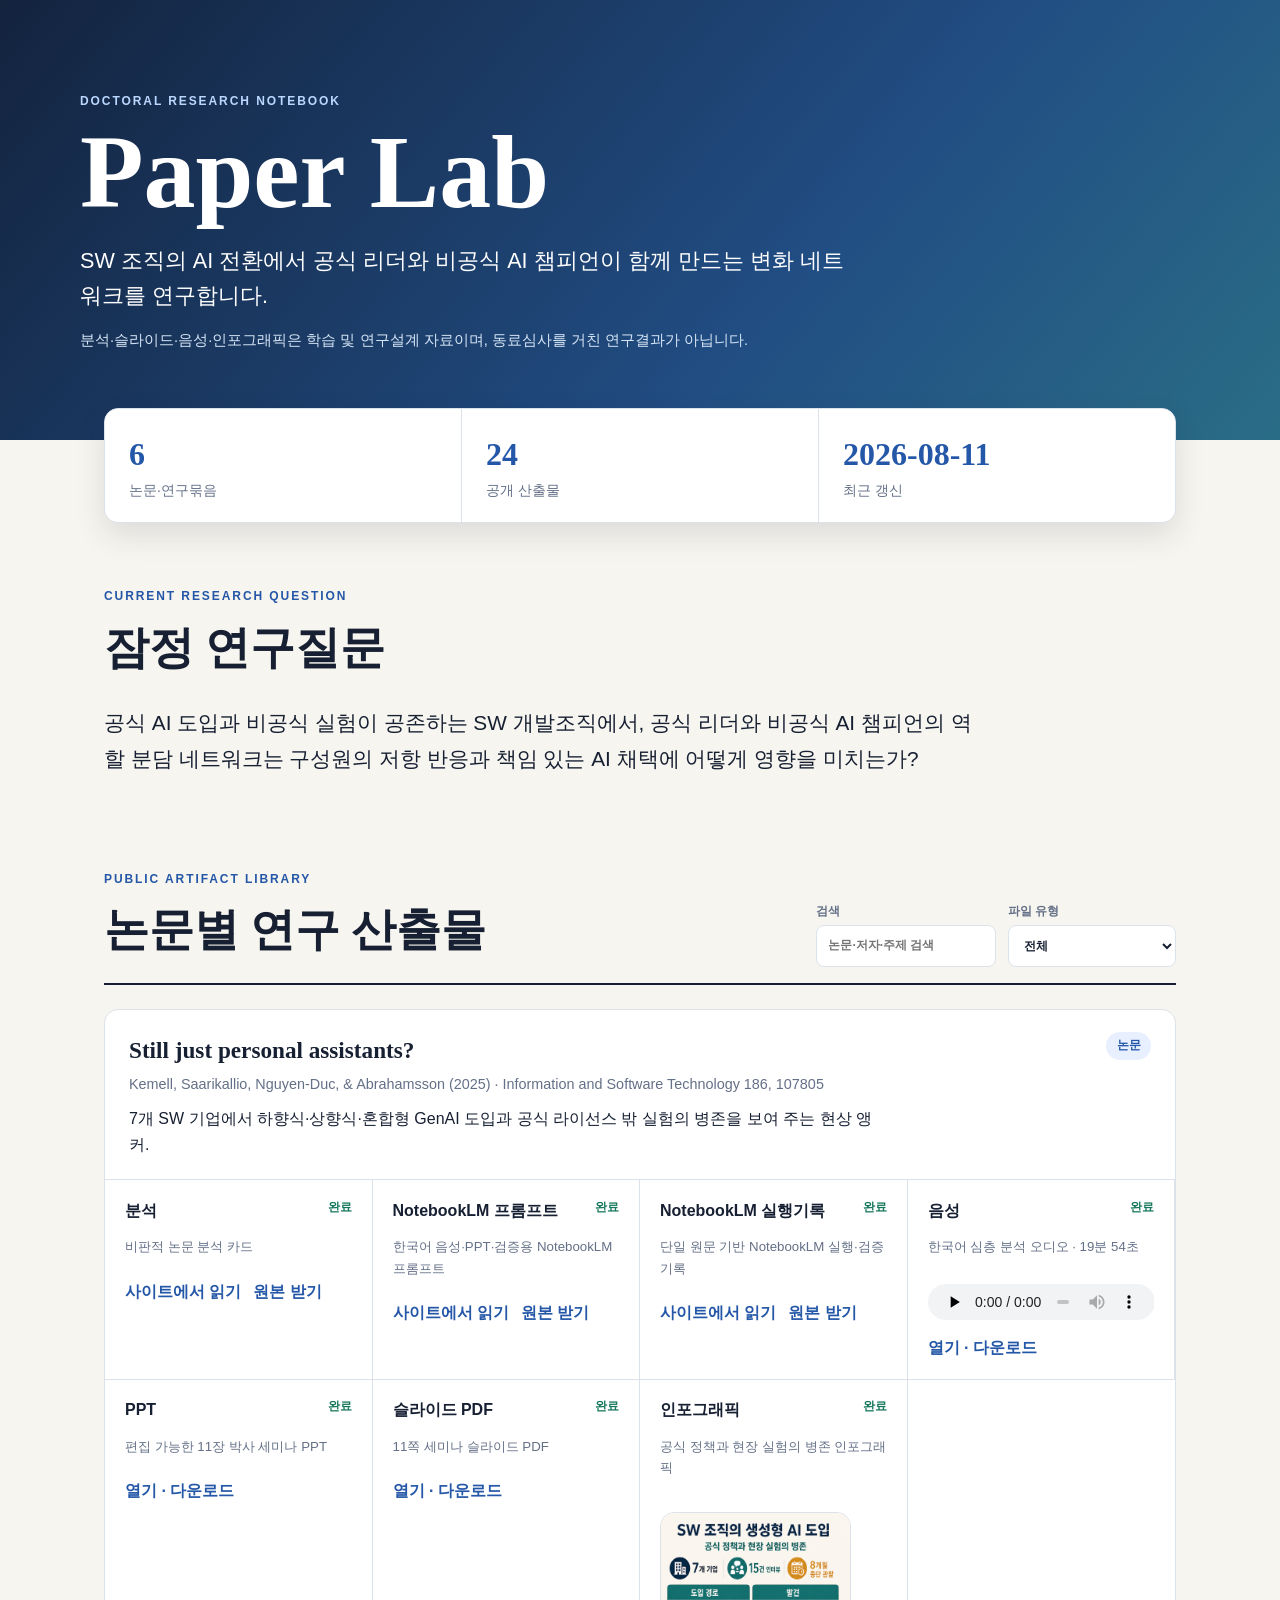
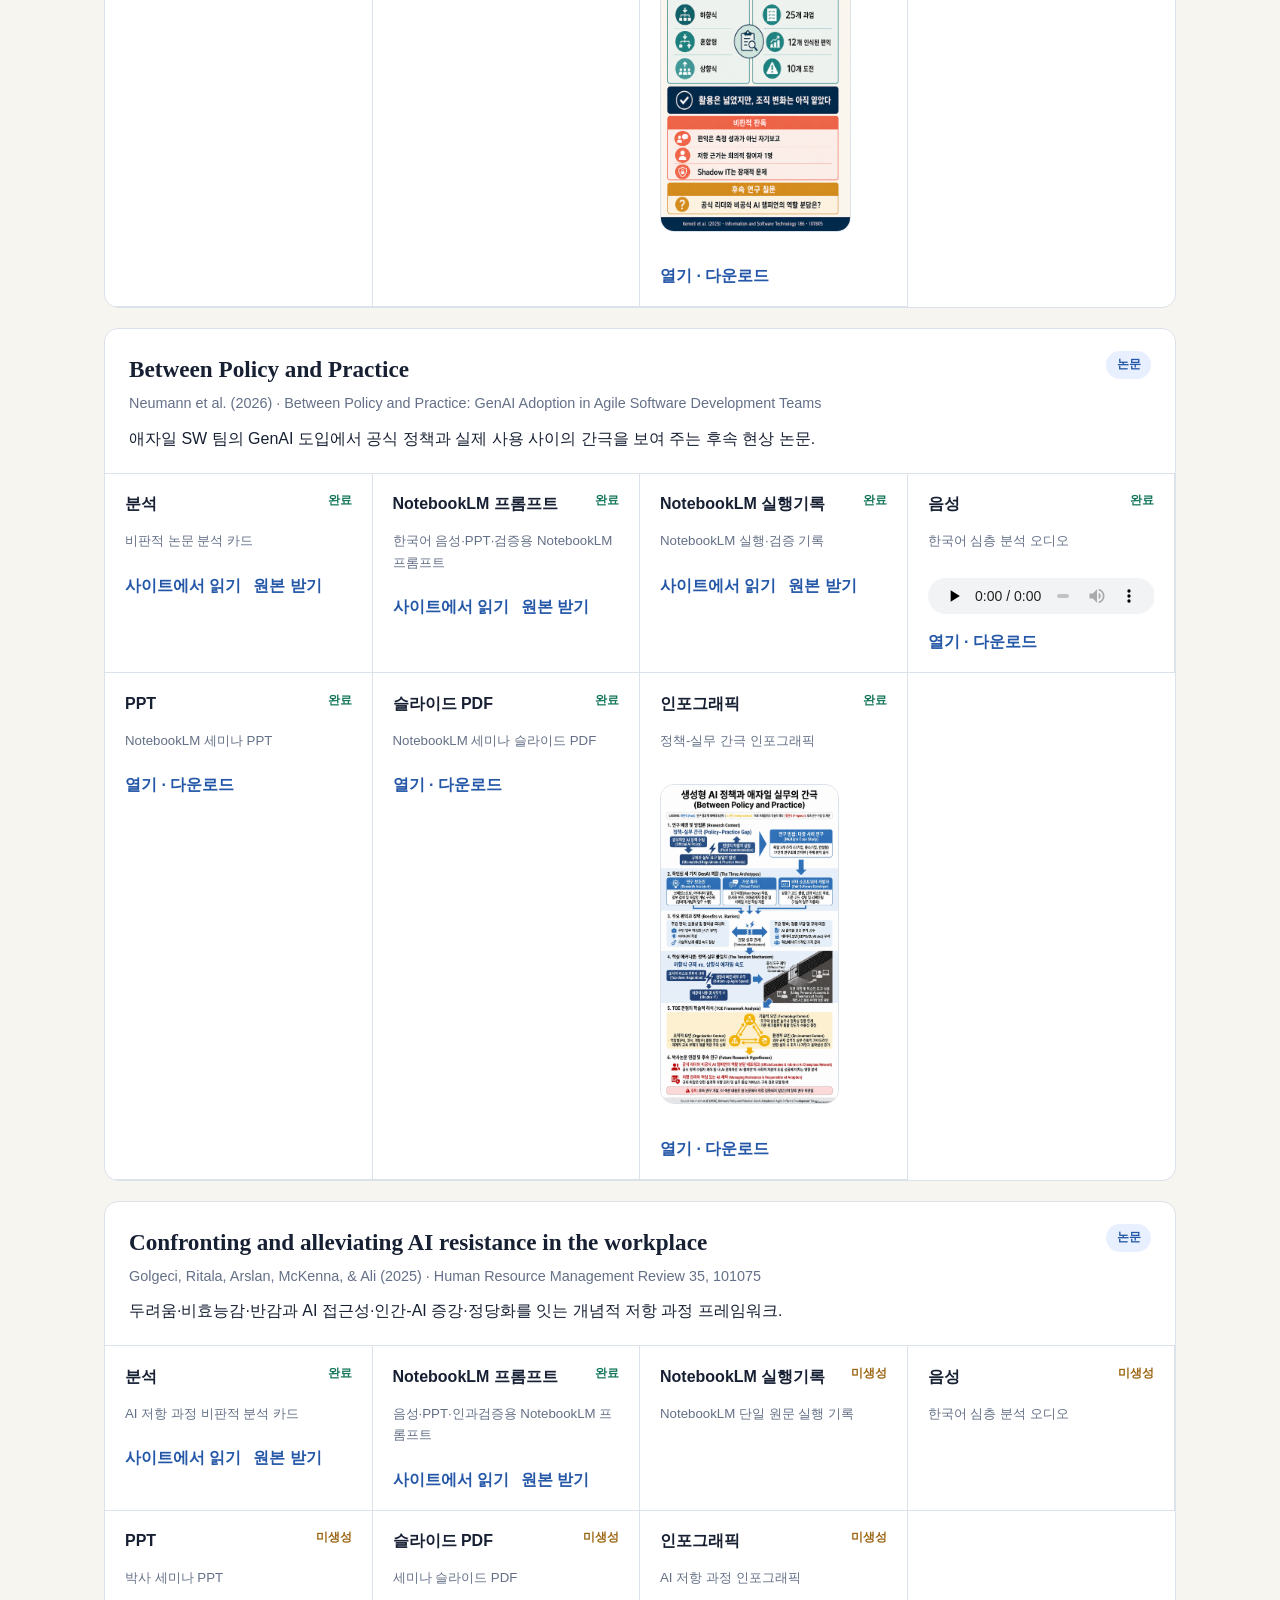
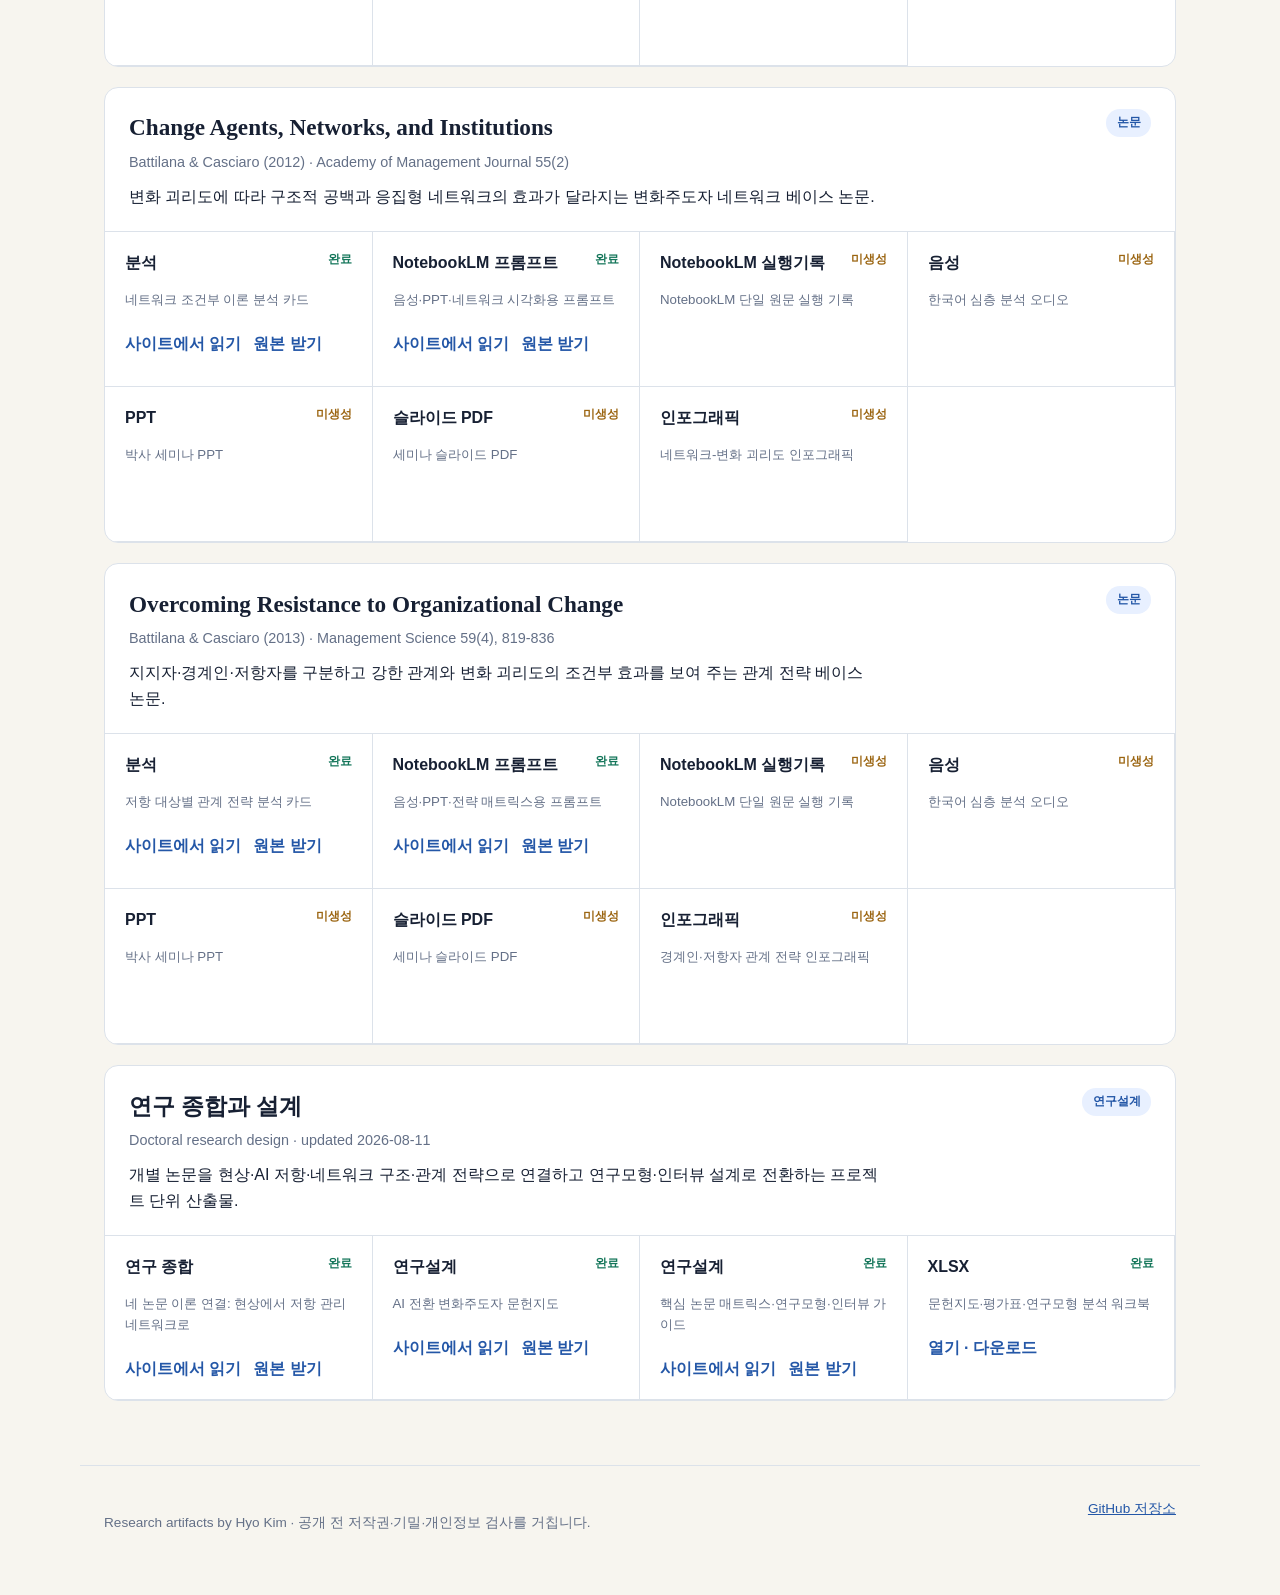
==== site/index.html @ 3d30c807 "feat: publish AI transformation paper lab" ====
<!doctype html>
<html lang="ko">
<head>
  <meta charset="utf-8">
  <meta name="viewport" content="width=device-width, initial-scale=1">
  <meta name="description" content="SW 조직의 AI 전환과 변화주도자 네트워크를 연구하는 공개 산출물 허브">
  <title>Paper Lab | AI 전환 연구노트</title>
  <link rel="icon" href="favicon.svg" type="image/svg+xml">
  <link rel="stylesheet" href="assets/styles.css">
</head>
<body>
  <header class="hero">
    <div class="hero__inner">
      <p class="eyebrow">DOCTORAL RESEARCH NOTEBOOK</p>
      <h1>Paper Lab</h1>
      <p class="hero__lead">SW 조직의 AI 전환에서 공식 리더와 비공식 AI 챔피언이 함께 만드는 변화 네트워크를 연구합니다.</p>
      <p class="hero__notice">분석·슬라이드·음성·인포그래픽은 학습 및 연구설계 자료이며, 동료심사를 거친 연구결과가 아닙니다.</p>
    </div>
  </header>

  <main>
    <section class="summary" aria-label="산출물 현황">
      <div><strong id="paper-count">0</strong><span>논문·연구묶음</span></div>
      <div><strong id="artifact-count">0</strong><span>공개 산출물</span></div>
      <div><strong id="updated-date">-</strong><span>최근 갱신</span></div>
    </section>

    <section class="research-question" aria-labelledby="rq-title">
      <p class="section-kicker">CURRENT RESEARCH QUESTION</p>
      <h2 id="rq-title">잠정 연구질문</h2>
      <p>공식 AI 도입과 비공식 실험이 공존하는 SW 개발조직에서, 공식 리더와 비공식 AI 챔피언의 역할 분담 네트워크는 구성원의 저항 반응과 책임 있는 AI 채택에 어떻게 영향을 미치는가?</p>
    </section>

    <section class="library" aria-labelledby="library-title">
      <div class="library__heading">
        <div>
          <p class="section-kicker">PUBLIC ARTIFACT LIBRARY</p>
          <h2 id="library-title">논문별 연구 산출물</h2>
        </div>
        <div class="controls">
          <label>
            <span>검색</span>
            <input id="search-input" type="search" placeholder="논문·저자·주제 검색">
          </label>
          <label>
            <span>파일 유형</span>
            <select id="type-filter">
              <option value="all">전체</option>
            </select>
          </label>
        </div>
      </div>
      <p id="loading" class="loading">카탈로그를 불러오는 중입니다.</p>
      <div id="paper-list" class="paper-list" aria-live="polite"></div>
    </section>
  </main>

  <footer>
    <p>Research artifacts by Hyo Kim · 공개 전 저작권·기밀·개인정보 검사를 거칩니다.</p>
    <a href="https://github.com/Beaten-to-it/paper">GitHub 저장소</a>
  </footer>
  <script src="assets/app.js" defer></script>
</body>
</html>
---- site/assets/styles.css ----
:root {
  --ink: #172033;
  --muted: #647087;
  --paper: #f7f5ef;
  --panel: #ffffff;
  --blue: #2457a7;
  --blue-soft: #e8f0ff;
  --line: #dce2ea;
  --green: #14765a;
  --amber: #9b6511;
  --gray: #707986;
  font-family: "Pretendard", "Noto Sans KR", "Malgun Gothic", sans-serif;
  color: var(--ink);
  background: var(--paper);
}

* { box-sizing: border-box; }
body { margin: 0; line-height: 1.6; }
a { color: var(--blue); }

.hero {
  background: linear-gradient(130deg, #13233e 0%, #214d83 62%, #2a6d86 100%);
  color: white;
  padding: 5rem 1.5rem 4.5rem;
}
.hero__inner, main, footer { max-width: 1120px; margin: 0 auto; }
.eyebrow, .section-kicker { font-size: .75rem; font-weight: 800; letter-spacing: .16em; }
.eyebrow { color: #bcd7ff; }
h1 { margin: .3rem 0 .6rem; font-family: Georgia, "Times New Roman", serif; font-size: clamp(3rem, 9vw, 6.5rem); line-height: .95; }
.hero__lead { max-width: 780px; margin: 1.4rem 0 1rem; font-size: clamp(1.05rem, 2vw, 1.35rem); }
.hero__notice { max-width: 760px; color: #d6e5f6; font-size: .92rem; }

main { padding: 0 1.5rem 4rem; }
.summary { display: grid; grid-template-columns: repeat(3, 1fr); gap: 1px; margin: -2rem 0 4rem; overflow: hidden; border: 1px solid var(--line); border-radius: 14px; background: var(--line); box-shadow: 0 12px 30px rgba(27, 42, 68, .12); }
.summary div { display: flex; flex-direction: column; justify-content: center; min-height: 112px; padding: 1.25rem 1.5rem; background: var(--panel); }
.summary strong { font-family: Georgia, serif; font-size: 2rem; color: var(--blue); }
.summary span { color: var(--muted); font-size: .86rem; }

.research-question { max-width: 880px; margin-bottom: 5rem; }
.section-kicker { margin-bottom: .4rem; color: var(--blue); }
h2 { margin: 0 0 1rem; font-family: Georgia, "Times New Roman", serif; font-size: clamp(1.8rem, 4vw, 2.8rem); }
.research-question > p:last-child { font-size: 1.3rem; line-height: 1.75; }

.library__heading { display: flex; align-items: end; justify-content: space-between; gap: 2rem; border-bottom: 2px solid var(--ink); }
.controls { display: flex; gap: .75rem; padding-bottom: 1rem; }
.controls label { display: grid; gap: .25rem; color: var(--muted); font-size: .75rem; font-weight: 700; }
input, select { min-height: 42px; padding: .55rem .7rem; border: 1px solid var(--line); border-radius: 8px; background: white; color: var(--ink); font: inherit; }

.paper-list { display: grid; gap: 1.25rem; margin-top: 1.5rem; }
.paper-card { overflow: hidden; border: 1px solid var(--line); border-radius: 14px; background: var(--panel); }
.paper-card__header { display: grid; grid-template-columns: 1fr auto; gap: 1rem; padding: 1.35rem 1.5rem; border-bottom: 1px solid var(--line); }
.paper-card h3 { margin: 0 0 .25rem; font-family: Georgia, "Times New Roman", serif; font-size: 1.45rem; }
.citation { margin: 0; color: var(--muted); font-size: .9rem; }
.paper-summary { max-width: 750px; margin: .65rem 0 0; }
.paper-badge { align-self: start; padding: .25rem .65rem; border-radius: 99px; background: var(--blue-soft); color: var(--blue); font-size: .78rem; font-weight: 800; }
.artifact-grid { display: grid; grid-template-columns: repeat(auto-fit, minmax(245px, 1fr)); }
.artifact { min-height: 155px; padding: 1.1rem 1.25rem; border-right: 1px solid var(--line); border-bottom: 1px solid var(--line); }
.artifact__top { display: flex; align-items: start; justify-content: space-between; gap: .5rem; }
.artifact h4 { margin: 0; font-size: 1rem; }
.artifact p { color: var(--muted); font-size: .83rem; }
.artifact a { display: inline-block; margin-top: .5rem; font-weight: 800; text-decoration: none; }
.status { white-space: nowrap; font-size: .72rem; font-weight: 800; }
.status--complete { color: var(--green); }
.status--missing, .status--in_progress { color: var(--amber); }
.status--not_applicable, .status--withheld { color: var(--gray); }
audio { width: 100%; height: 36px; margin-top: .8rem; }
.loading, .empty { padding: 2rem 0; color: var(--muted); }

footer { display: flex; justify-content: space-between; gap: 1rem; padding: 2rem 1.5rem 3rem; border-top: 1px solid var(--line); color: var(--muted); font-size: .85rem; }

.artifact__preview { display: block; width: 100%; max-height: 320px; margin: 12px 0 16px; border: 1px solid var(--line); border-radius: 14px; object-fit: cover; object-position: top; }
.artifact__actions { display: flex; flex-wrap: wrap; gap: 12px; }

.viewer-page { background: #f8f4eb; }
.viewer-header { position: sticky; top: 0; z-index: 2; display: flex; justify-content: space-between; padding: 16px max(24px, calc((100vw - 980px) / 2)); color: #fff; background: #173b57; }
.viewer-header a { color: #fff; }
.viewer-main { max-width: 980px; margin: 0 auto; padding: 48px 24px 96px; }
.markdown-body { padding: clamp(28px, 6vw, 64px); color: #172c3b; background: #fffdf9; border: 1px solid #d8e0e3; border-radius: 22px; box-shadow: 0 18px 50px rgb(23 59 87 / 8%); }
.markdown-body h1, .markdown-body h2, .markdown-body h3, .markdown-body h4 { line-height: 1.32; }
.markdown-body h1 { margin: 0 0 36px; font-size: clamp(30px, 5vw, 46px); }
.markdown-body h2 { margin: 46px 0 18px; padding-top: 12px; border-top: 1px solid #d8e0e3; }
.markdown-body h3 { margin: 30px 0 12px; }
.markdown-body p, .markdown-body td, .markdown-body th { line-height: 1.75; }
.markdown-body code, .markdown-body pre { font-family: Consolas, "Courier New", monospace; }
.markdown-body code { padding: 2px 6px; background: #edf2f4; border-radius: 5px; }
.markdown-body pre { overflow: auto; padding: 20px; color: #eaf3f7; background: #173b57; border-radius: 14px; }
.markdown-body pre code { padding: 0; color: inherit; background: transparent; }
.md-list-item { margin: 6px 0 6px 18px; }
.table-scroll { overflow-x: auto; margin: 20px 0; }
.markdown-body table { width: 100%; border-collapse: collapse; }
.markdown-body th, .markdown-body td { min-width: 140px; padding: 12px 14px; text-align: left; vertical-align: top; border: 1px solid #d8e0e3; }
.markdown-body th { background: #ddf1ee; }

@media (max-width: 720px) {
  .hero { padding-top: 3.5rem; }
  .summary { grid-template-columns: 1fr; }
  .summary div { min-height: 88px; }
  .library__heading, footer { align-items: stretch; flex-direction: column; }
  .controls { flex-direction: column; }
  .paper-card__header { grid-template-columns: 1fr; }
}
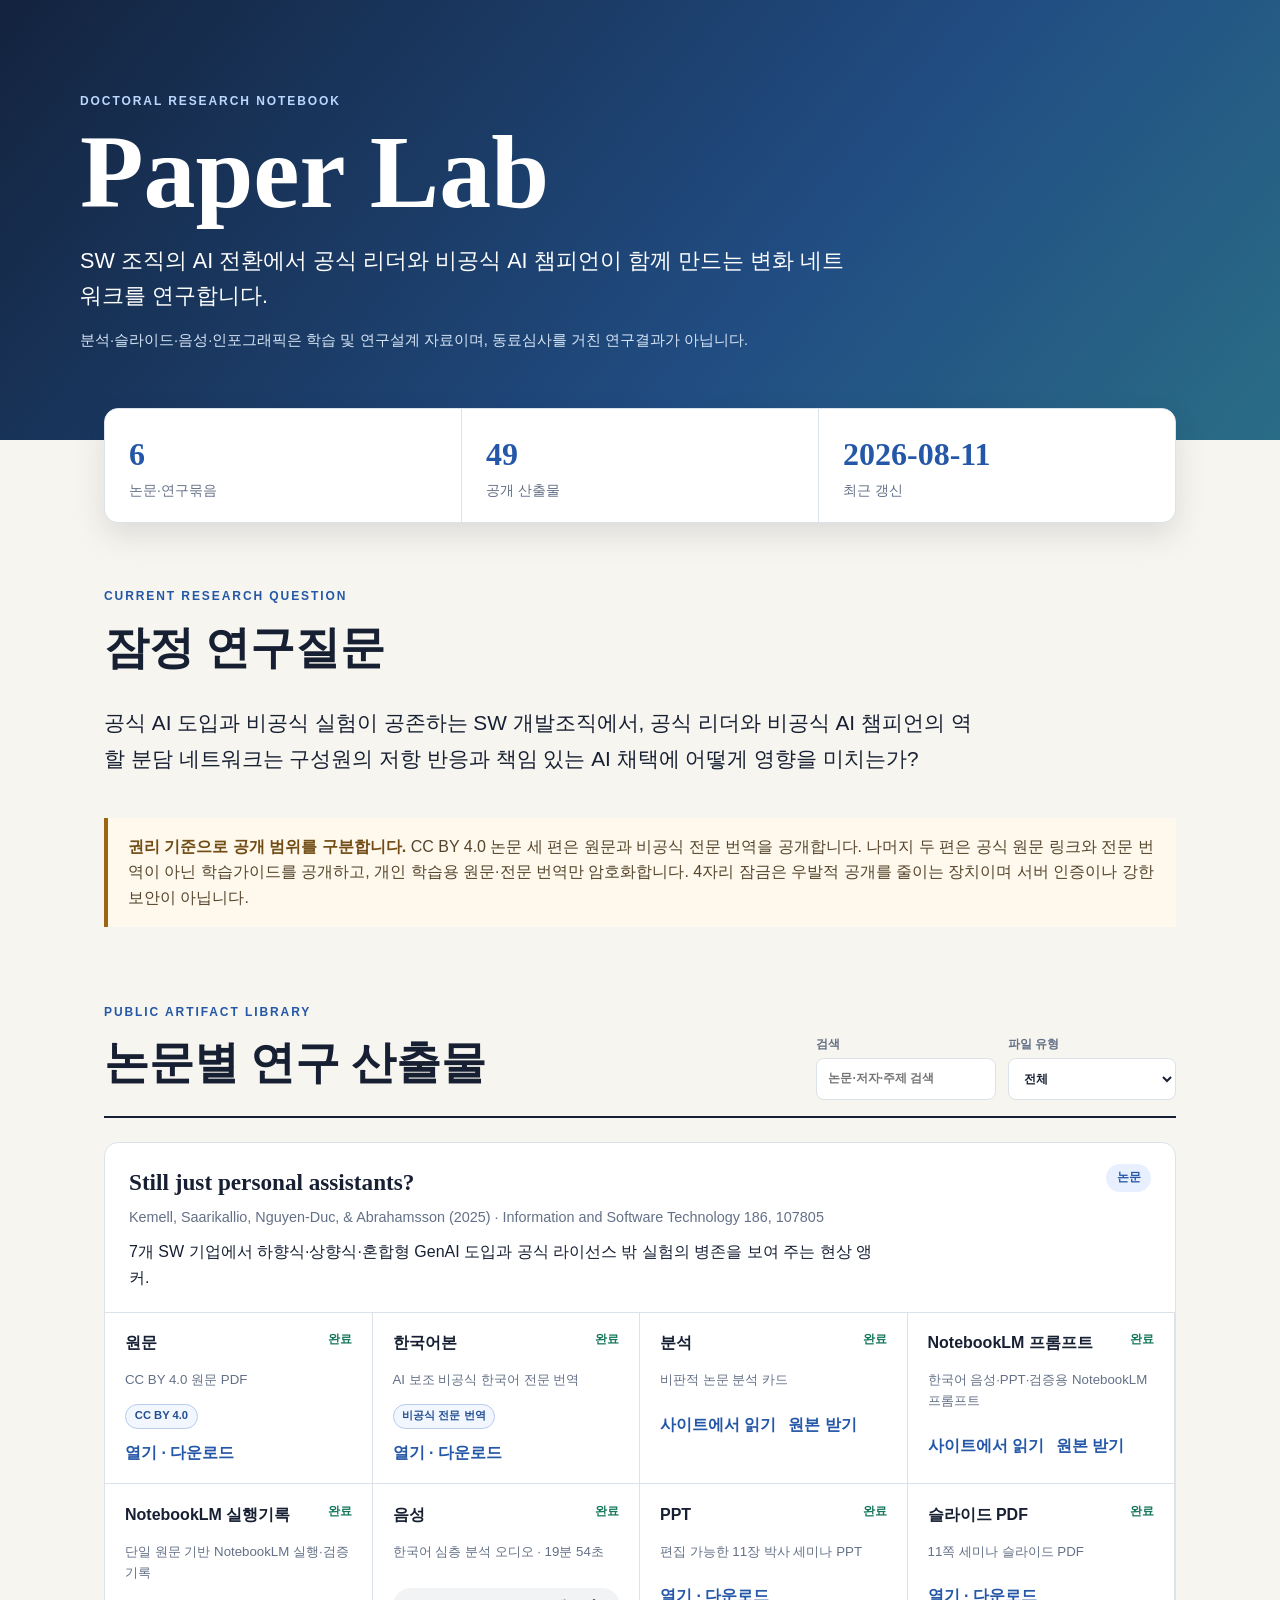
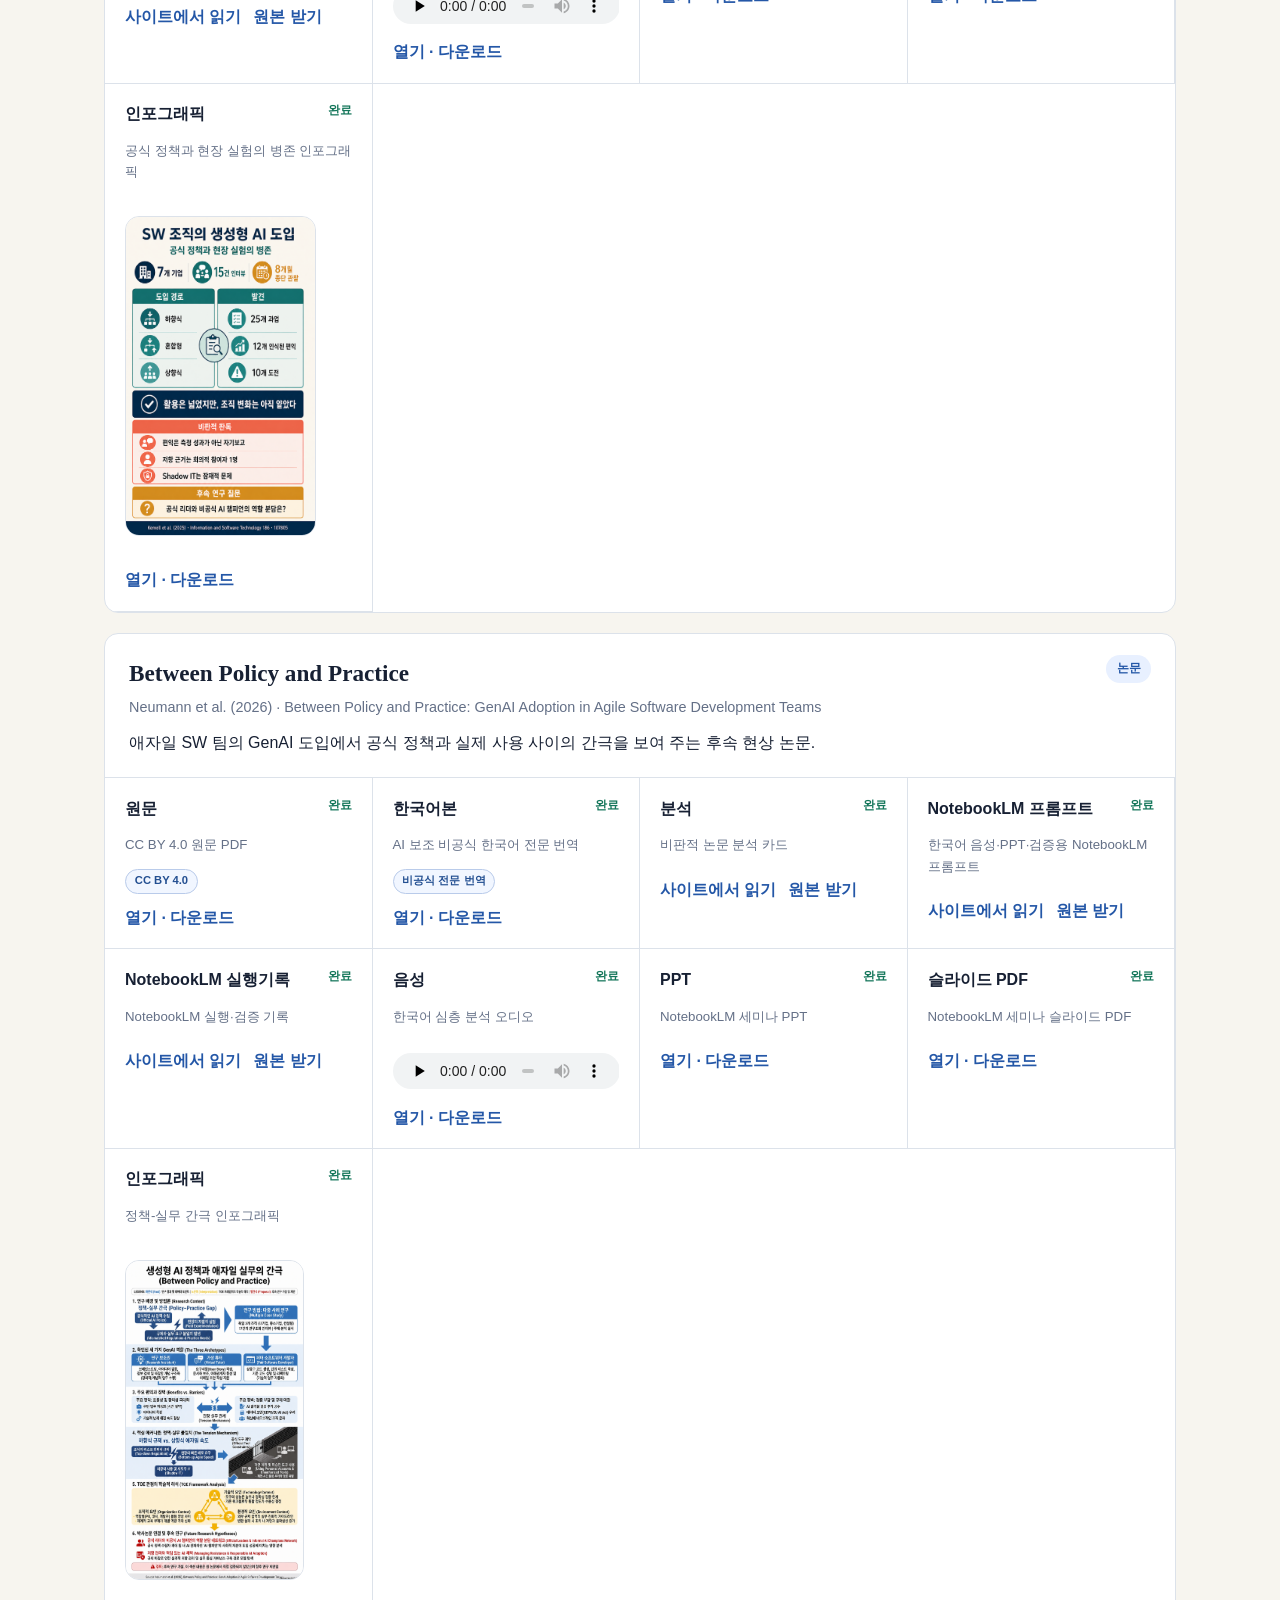
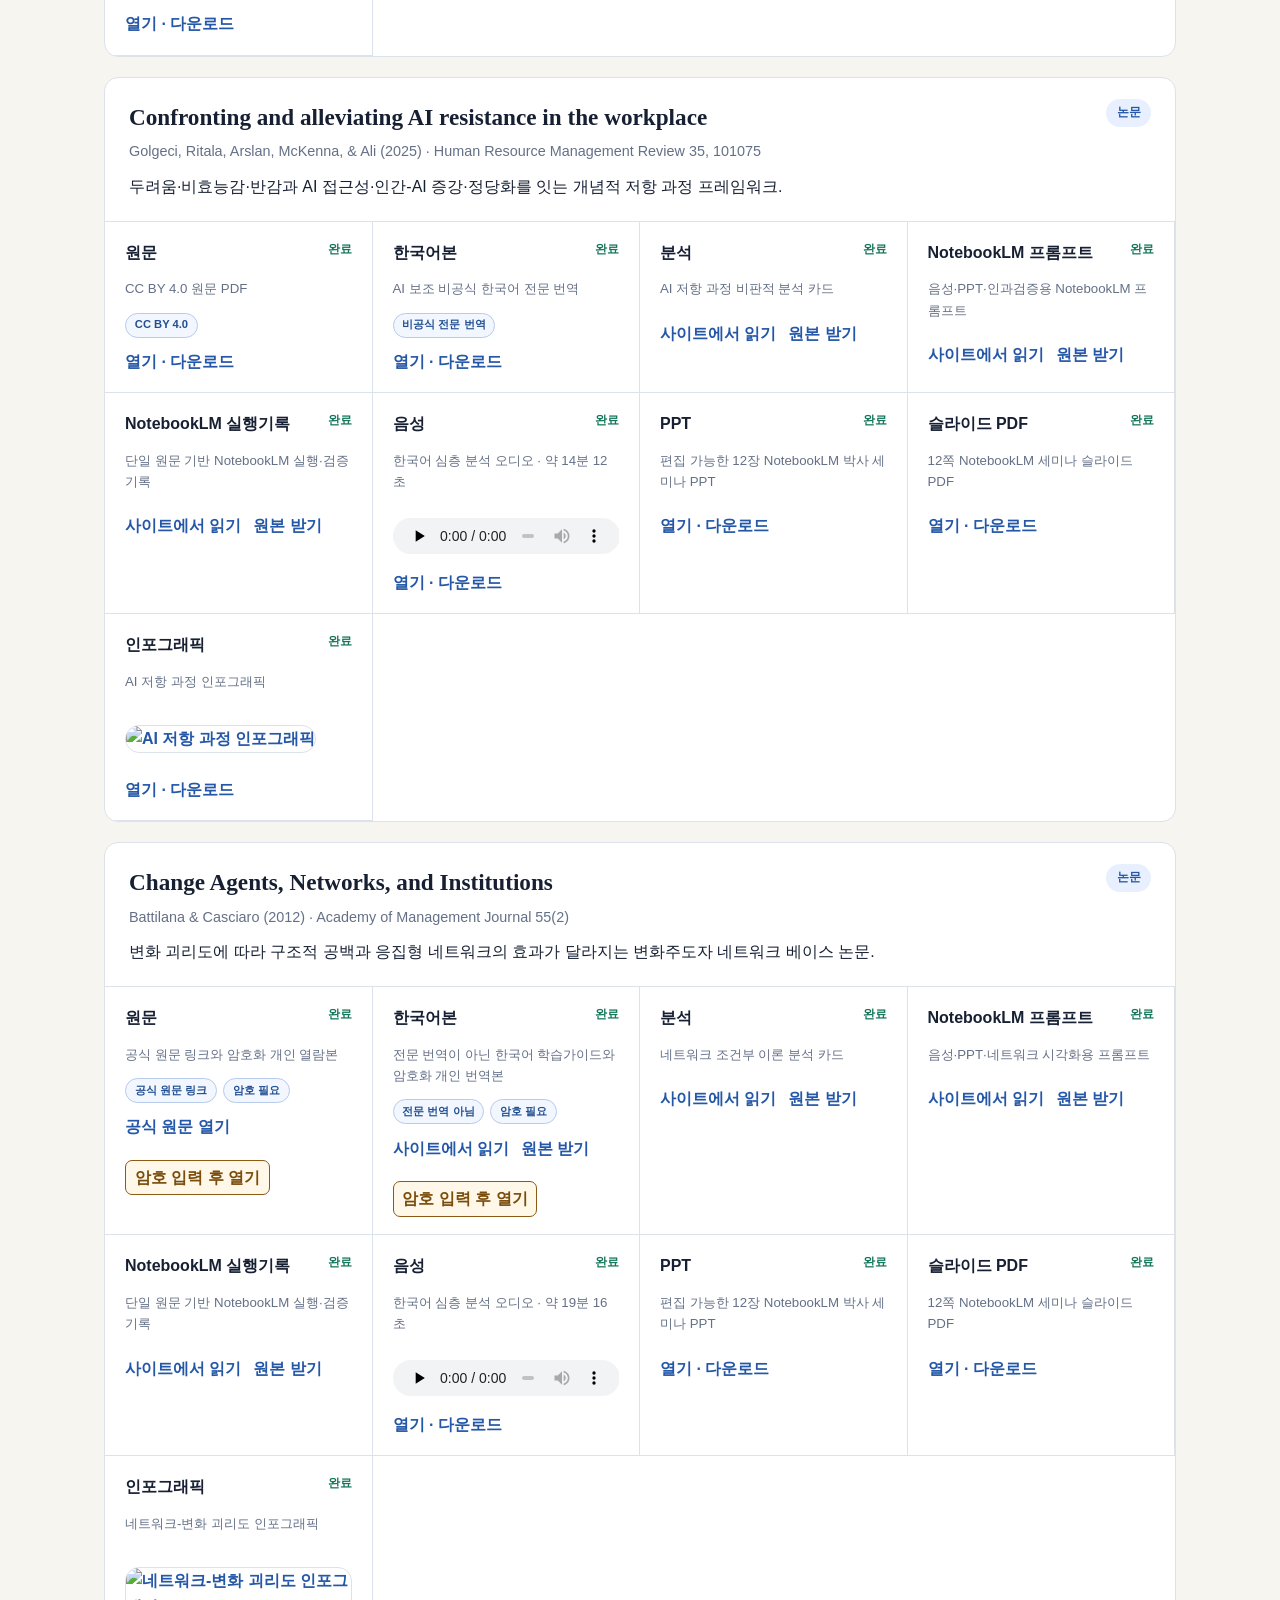
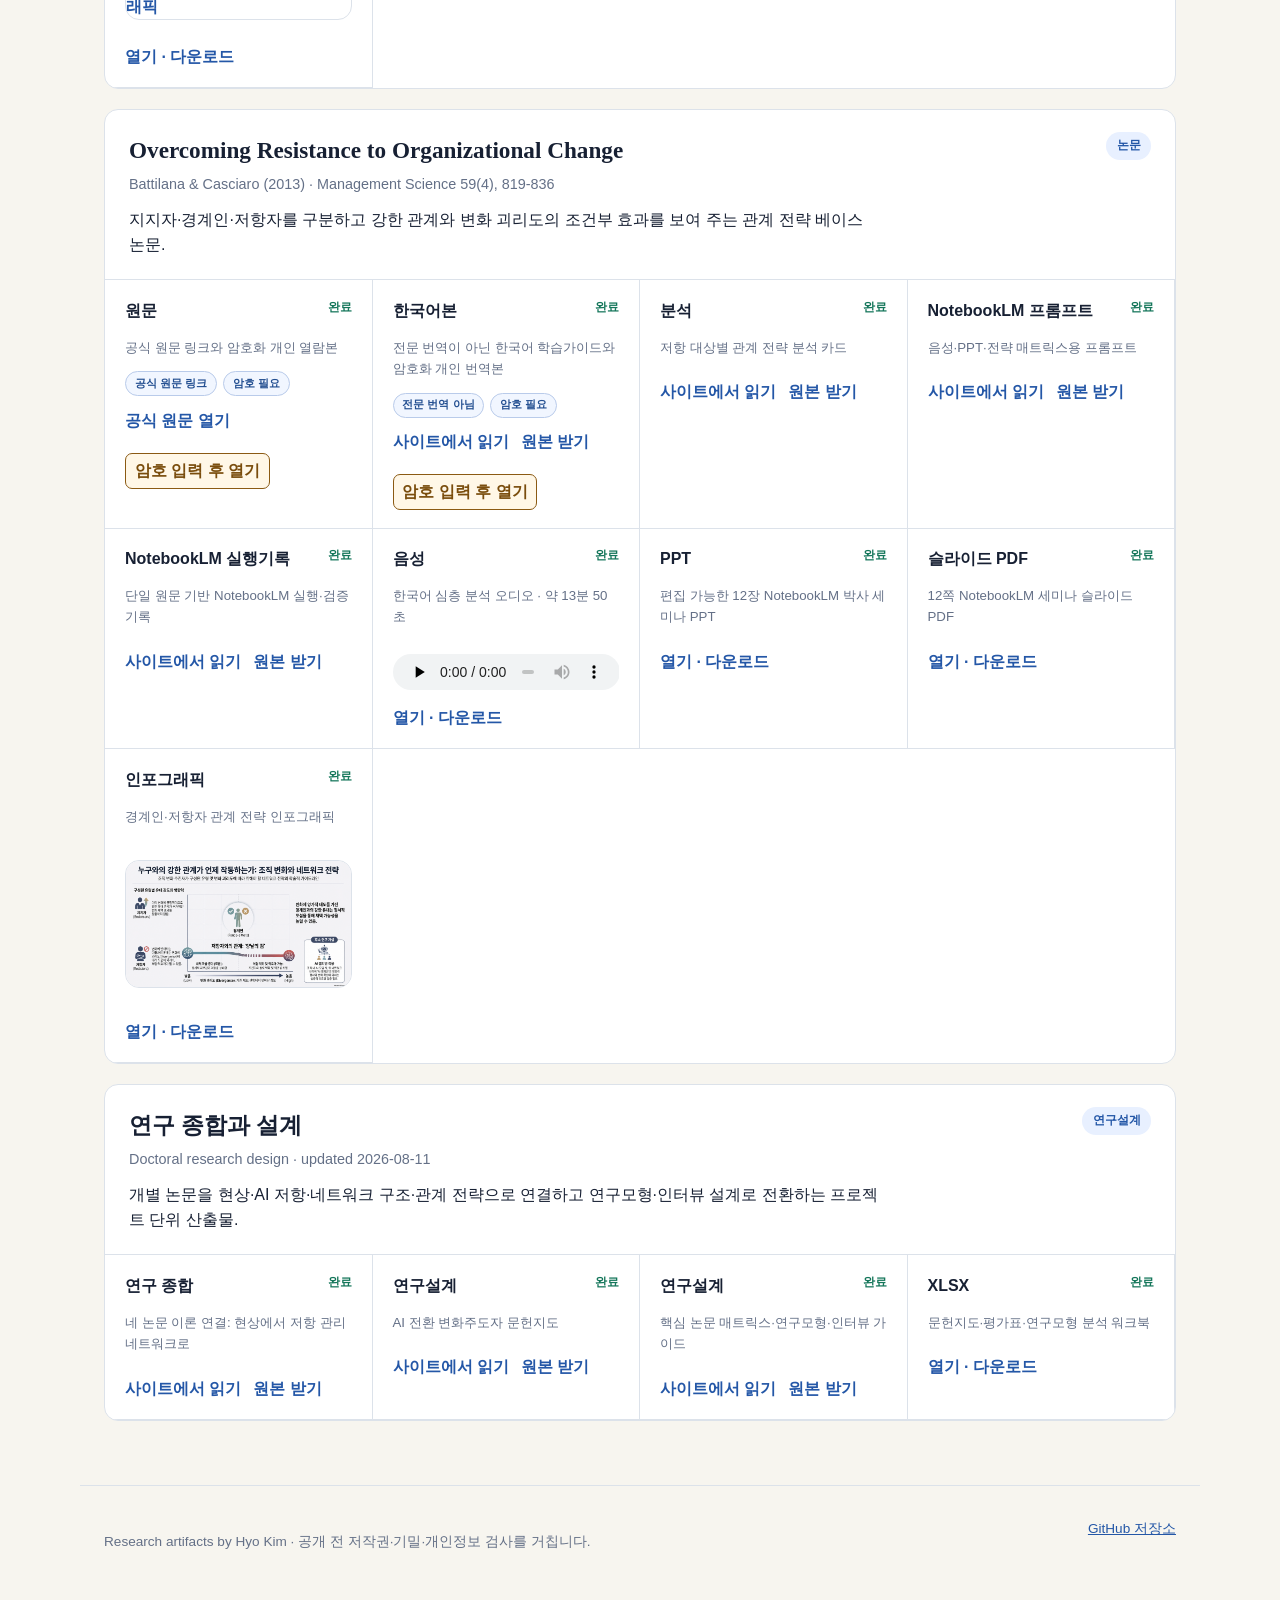
==== commit 7b2b994a: "feat: complete rights-aware paper artifact library" ====
--- a/site/index.html
+++ b/site/index.html
@@ -31,6 +31,11 @@
       <p>공식 AI 도입과 비공식 실험이 공존하는 SW 개발조직에서, 공식 리더와 비공식 AI 챔피언의 역할 분담 네트워크는 구성원의 저항 반응과 책임 있는 AI 채택에 어떻게 영향을 미치는가?</p>
     </section>
 
+    <aside class="access-note" aria-label="원문과 비공개 자료 안내">
+      <strong>권리 기준으로 공개 범위를 구분합니다.</strong>
+      CC BY 4.0 논문 세 편은 원문과 비공식 전문 번역을 공개합니다. 나머지 두 편은 공식 원문 링크와 전문 번역이 아닌 학습가이드를 공개하고, 개인 학습용 원문·전문 번역만 암호화합니다. 4자리 잠금은 우발적 공개를 줄이는 장치이며 서버 인증이나 강한 보안이 아닙니다.
+    </aside>
+
     <section class="library" aria-labelledby="library-title">
       <div class="library__heading">
         <div>
--- a/site/assets/styles.css
+++ b/site/assets/styles.css
@@ -45,6 +45,9 @@
 .controls { display: flex; gap: .75rem; padding-bottom: 1rem; }
 .controls label { display: grid; gap: .25rem; color: var(--muted); font-size: .75rem; font-weight: 700; }
 input, select { min-height: 42px; padding: .55rem .7rem; border: 1px solid var(--line); border-radius: 8px; background: white; color: var(--ink); font: inherit; }
+button { min-height: 42px; padding: .55rem 1rem; border: 1px solid var(--blue); border-radius: 8px; color: white; background: var(--blue); font: inherit; font-weight: 800; cursor: pointer; }
+button:disabled { cursor: wait; opacity: .65; }
+.button-secondary { color: var(--blue); background: white; }
 
 .paper-list { display: grid; gap: 1.25rem; margin-top: 1.5rem; }
 .paper-card { overflow: hidden; border: 1px solid var(--line); border-radius: 14px; background: var(--panel); }
@@ -70,6 +73,11 @@
 
 .artifact__preview { display: block; width: 100%; max-height: 320px; margin: 12px 0 16px; border: 1px solid var(--line); border-radius: 14px; object-fit: cover; object-position: top; }
 .artifact__actions { display: flex; flex-wrap: wrap; gap: 12px; }
+.artifact__badges { display: flex; flex-wrap: wrap; gap: 6px; margin: .75rem 0 .2rem; }
+.rights-badge { display: inline-flex; align-items: center; min-height: 25px; padding: .15rem .55rem; border: 1px solid #b9cbea; border-radius: 99px; color: #234f91; background: #f1f6ff; font-size: .7rem; font-weight: 800; }
+.locked-action { padding: .25rem .55rem; border: 1px solid #8b5a13; border-radius: 7px; color: #7a4d0d; background: #fff7e7; }
+.access-note { margin: -2.5rem 0 4rem; padding: 1rem 1.25rem; border-left: 4px solid var(--amber); color: #55452c; background: #fff9ed; }
+.access-note strong { color: #714c15; }
 
 .viewer-page { background: #f8f4eb; }
 .viewer-header { position: sticky; top: 0; z-index: 2; display: flex; justify-content: space-between; padding: 16px max(24px, calc((100vw - 980px) / 2)); color: #fff; background: #173b57; }
@@ -91,6 +99,16 @@
 .markdown-body th, .markdown-body td { min-width: 140px; padding: 12px 14px; text-align: left; vertical-align: top; border: 1px solid #d8e0e3; }
 .markdown-body th { background: #ddf1ee; }
 
+.protected-main { max-width: 1120px; margin: 0 auto; padding: 40px 24px 80px; }
+.unlock-panel { padding: clamp(24px, 5vw, 48px); border: 1px solid var(--line); border-radius: 20px; background: var(--panel); box-shadow: 0 18px 50px rgb(23 59 87 / 8%); }
+.unlock-panel h1 { margin: .35rem 0 1rem; font-size: clamp(2rem, 5vw, 3.4rem); }
+.unlock-form { margin-top: 1.5rem; }
+.unlock-form label { display: block; margin-bottom: .4rem; font-size: .86rem; font-weight: 800; }
+.unlock-form__row { display: flex; flex-wrap: wrap; gap: .7rem; }
+.unlock-form__row input { flex: 1 1 240px; }
+.security-note { max-width: 850px; margin: 1.25rem 0 0; color: var(--muted); font-size: .86rem; }
+.protected-frame { width: 100%; min-height: 76vh; margin-top: 24px; border: 1px solid var(--line); border-radius: 16px; background: white; }
+
 @media (max-width: 720px) {
   .hero { padding-top: 3.5rem; }
   .summary { grid-template-columns: 1fr; }
@@ -98,4 +116,5 @@
   .library__heading, footer { align-items: stretch; flex-direction: column; }
   .controls { flex-direction: column; }
   .paper-card__header { grid-template-columns: 1fr; }
+  .unlock-form__row { align-items: stretch; flex-direction: column; }
 }
